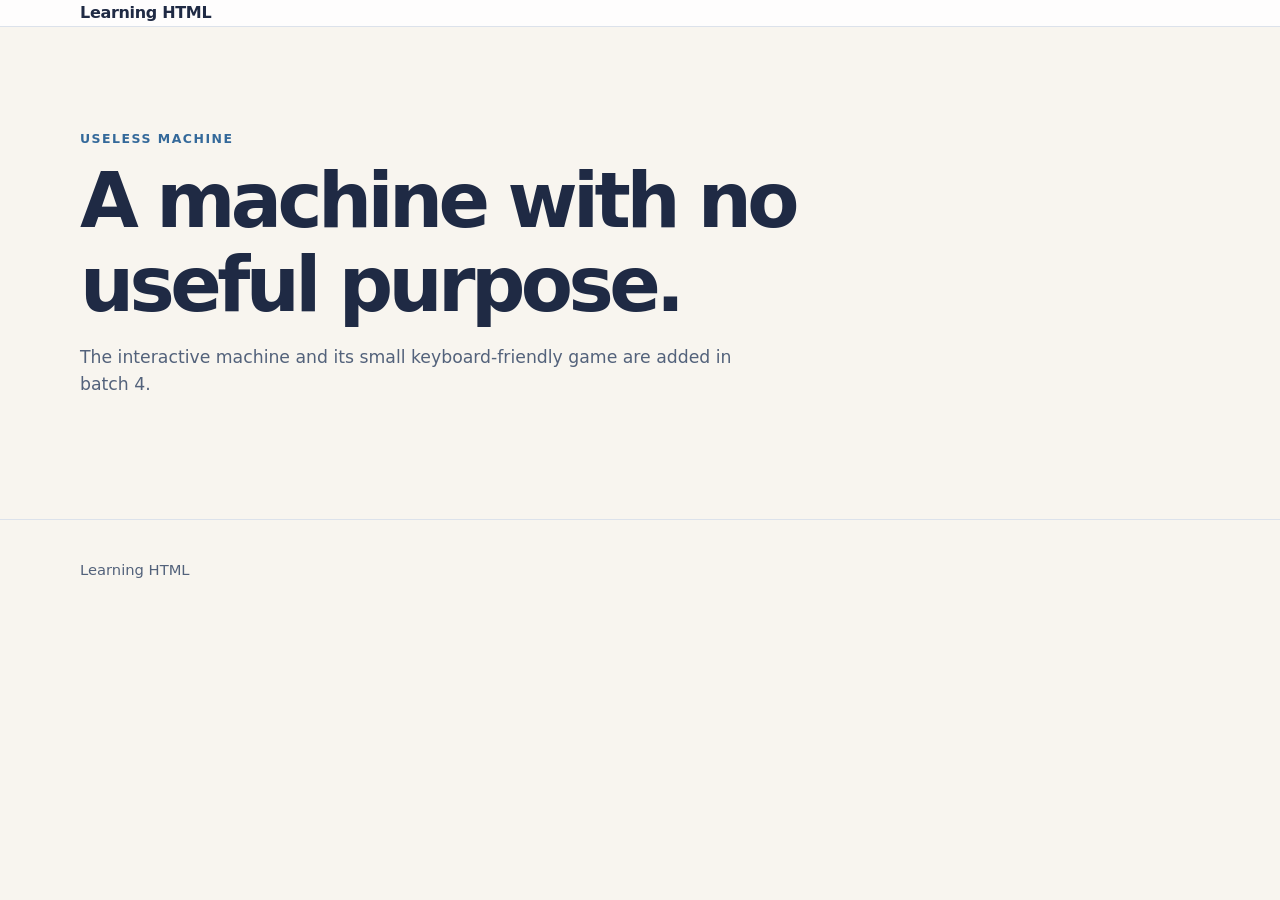
==== machine.html @ d30230c0 "feat: create learning site structure and homepage" ====
<!doctype html>
<html lang="en">
  <head>
    <meta charset="utf-8">
    <meta name="viewport" content="width=device-width, initial-scale=1">
    <title>Useless Machine · Learning HTML</title>
    <link rel="stylesheet" href="style.css">
  </head>
  <body>
    <a class="skip-link" href="#main">Skip to content</a>
    <header class="site-header"><div class="wrap"><a class="brand" href="index.html">Learning HTML</a></div></header>
    <main id="main" class="wrap page-content">
      <p class="eyebrow">USELESS MACHINE</p>
      <h1>A machine with no useful purpose.</h1>
      <p class="lead">The interactive machine and its small keyboard-friendly game are added in batch 4.</p>
    </main>
    <footer class="site-footer"><div class="wrap"><p>Learning HTML</p></div></footer>
    <script src="machine.js"></script>
  </body>
</html>
---- style.css ----
:root {
  --ink: #1f2a44;
  --muted: #53627b;
  --paper: #f8f5ef;
  --surface: #ffffff;
  --accent: #34699a;
  --line: #dce2eb;
  --radius: 1rem;
  --shadow: 0 1rem 2.5rem rgb(31 42 68 / 10%);
  font-family: Inter, ui-sans-serif, system-ui, -apple-system, BlinkMacSystemFont, "Segoe UI", sans-serif;
  color: var(--ink);
  background: var(--paper);
}

* { box-sizing: border-box; }
html { scroll-behavior: smooth; }
body { margin: 0; min-width: 20rem; line-height: 1.6; }
img { display: block; max-width: 100%; height: auto; }
a { color: inherit; }
a:focus-visible, .button:focus-visible { outline: 3px solid #e7ad45; outline-offset: 4px; }
.wrap { width: min(70rem, calc(100% - 2rem)); margin-inline: auto; }
.skip-link { position: absolute; left: 1rem; top: -4rem; background: var(--ink); color: white; padding: .65rem 1rem; border-radius: .5rem; z-index: 2; }
.skip-link:focus { top: 1rem; }
.site-header { border-bottom: 1px solid var(--line); background: rgb(255 255 255 / 86%); }
.header-content { display: flex; align-items: center; justify-content: space-between; gap: 1rem; min-height: 4.5rem; }
.brand { font-weight: 800; text-decoration: none; letter-spacing: -.02em; }
nav { display: flex; flex-wrap: wrap; gap: 1rem; }
nav a { color: var(--muted); text-decoration: none; font-size: .95rem; }
nav a:hover { color: var(--accent); }
.hero { padding: clamp(3.5rem, 9vw, 7rem) 0; background: linear-gradient(135deg, #eaf2f7, var(--paper) 60%, #f4ead8); }
.hero-grid { display: grid; align-items: center; grid-template-columns: minmax(0, 1.05fr) minmax(15rem, .95fr); gap: clamp(2rem, 6vw, 5rem); }
.eyebrow { margin: 0 0 .65rem; color: var(--accent); font-size: .78rem; font-weight: 800; letter-spacing: .12em; }
h1, h2, h3 { line-height: 1.1; }
h1 { max-width: 15ch; margin: 0; font-size: clamp(2.4rem, 6vw, 4.75rem); letter-spacing: -.06em; }
h2 { font-size: clamp(1.8rem, 4vw, 2.6rem); letter-spacing: -.04em; }
.lead { max-width: 62ch; color: var(--muted); font-size: 1.08rem; }
.button { display: inline-block; margin-top: 1rem; padding: .85rem 1.1rem; border-radius: 999px; background: var(--ink); color: white; text-decoration: none; font-weight: 750; }
.button:hover { background: var(--accent); }
.section, .page-content { padding-block: clamp(3.5rem, 8vw, 6.5rem); }
.card-grid { display: grid; grid-template-columns: repeat(3, minmax(0, 1fr)); gap: 1rem; }
.card { padding: 1.4rem; border: 1px solid var(--line); border-radius: var(--radius); background: var(--surface); box-shadow: var(--shadow); }
.card h3 { margin-top: 0; }
.card h3 a { text-decoration-thickness: 1px; text-underline-offset: .15em; }
.card p { color: var(--muted); }
.site-footer { padding-block: 1.5rem; border-top: 1px solid var(--line); color: var(--muted); font-size: .92rem; }
@media (max-width: 42rem) {
  .header-content { align-items: flex-start; flex-direction: column; padding-block: 1rem; }
  .hero-grid, .card-grid { grid-template-columns: 1fr; }
  .hero img { max-width: 32rem; }
}
@media (prefers-reduced-motion: reduce) { html { scroll-behavior: auto; } }
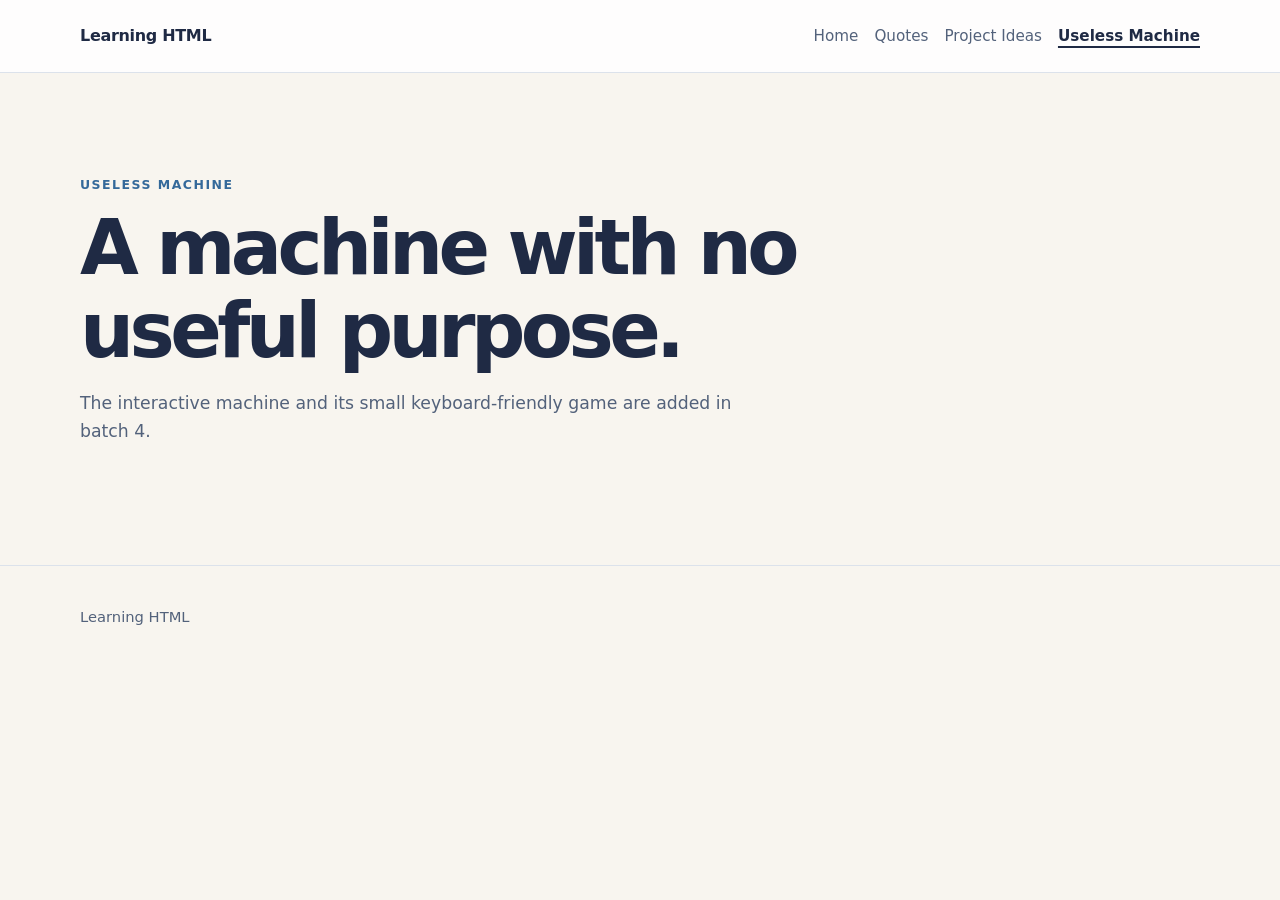
==== commit 1ff6d41b: "feat: add shared navigation and quotes page" ====
--- a/machine.html
+++ b/machine.html
@@ -8,13 +8,19 @@
   </head>
   <body>
     <a class="skip-link" href="#main">Skip to content</a>
-    <header class="site-header"><div class="wrap"><a class="brand" href="index.html">Learning HTML</a></div></header>
+    <header class="site-header">
+      <div class="wrap header-content">
+        <a class="brand" href="index.html">Learning HTML</a>
+        <div id="site-nav"></div>
+      </div>
+    </header>
     <main id="main" class="wrap page-content">
       <p class="eyebrow">USELESS MACHINE</p>
       <h1>A machine with no useful purpose.</h1>
       <p class="lead">The interactive machine and its small keyboard-friendly game are added in batch 4.</p>
     </main>
     <footer class="site-footer"><div class="wrap"><p>Learning HTML</p></div></footer>
+    <script src="nav.js"></script>
     <script src="machine.js"></script>
   </body>
 </html>
--- a/style.css
+++ b/style.css
@@ -27,6 +27,8 @@
 nav { display: flex; flex-wrap: wrap; gap: 1rem; }
 nav a { color: var(--muted); text-decoration: none; font-size: .95rem; }
 nav a:hover { color: var(--accent); }
+nav a[aria-current="page"] { color: var(--ink); font-weight: 800; text-decoration: underline; text-underline-offset: .35em; text-decoration-thickness: 2px; }
+.nav-error { max-width: 27rem; margin: .75rem 0; color: #9b2c2c; font-size: .9rem; }
 .hero { padding: clamp(3.5rem, 9vw, 7rem) 0; background: linear-gradient(135deg, #eaf2f7, var(--paper) 60%, #f4ead8); }
 .hero-grid { display: grid; align-items: center; grid-template-columns: minmax(0, 1.05fr) minmax(15rem, .95fr); gap: clamp(2rem, 6vw, 5rem); }
 .eyebrow { margin: 0 0 .65rem; color: var(--accent); font-size: .78rem; font-weight: 800; letter-spacing: .12em; }
@@ -42,10 +44,14 @@
 .card h3 { margin-top: 0; }
 .card h3 a { text-decoration-thickness: 1px; text-underline-offset: .15em; }
 .card p { color: var(--muted); }
+.quote-grid { display: grid; grid-template-columns: repeat(3, minmax(0, 1fr)); gap: 1rem; margin-top: 2.5rem; }
+.quote-card { display: flex; flex-direction: column; justify-content: space-between; min-height: 12rem; padding: 1.4rem; border: 1px solid var(--line); border-radius: var(--radius); background: var(--surface); box-shadow: var(--shadow); }
+.quote-card blockquote { margin: 0; font-size: 1.08rem; font-weight: 650; line-height: 1.45; }
+.quote-card cite { color: var(--muted); font-size: .85rem; font-style: normal; }
 .site-footer { padding-block: 1.5rem; border-top: 1px solid var(--line); color: var(--muted); font-size: .92rem; }
 @media (max-width: 42rem) {
   .header-content { align-items: flex-start; flex-direction: column; padding-block: 1rem; }
-  .hero-grid, .card-grid { grid-template-columns: 1fr; }
+  .hero-grid, .card-grid, .quote-grid { grid-template-columns: 1fr; }
   .hero img { max-width: 32rem; }
 }
 @media (prefers-reduced-motion: reduce) { html { scroll-behavior: auto; } }
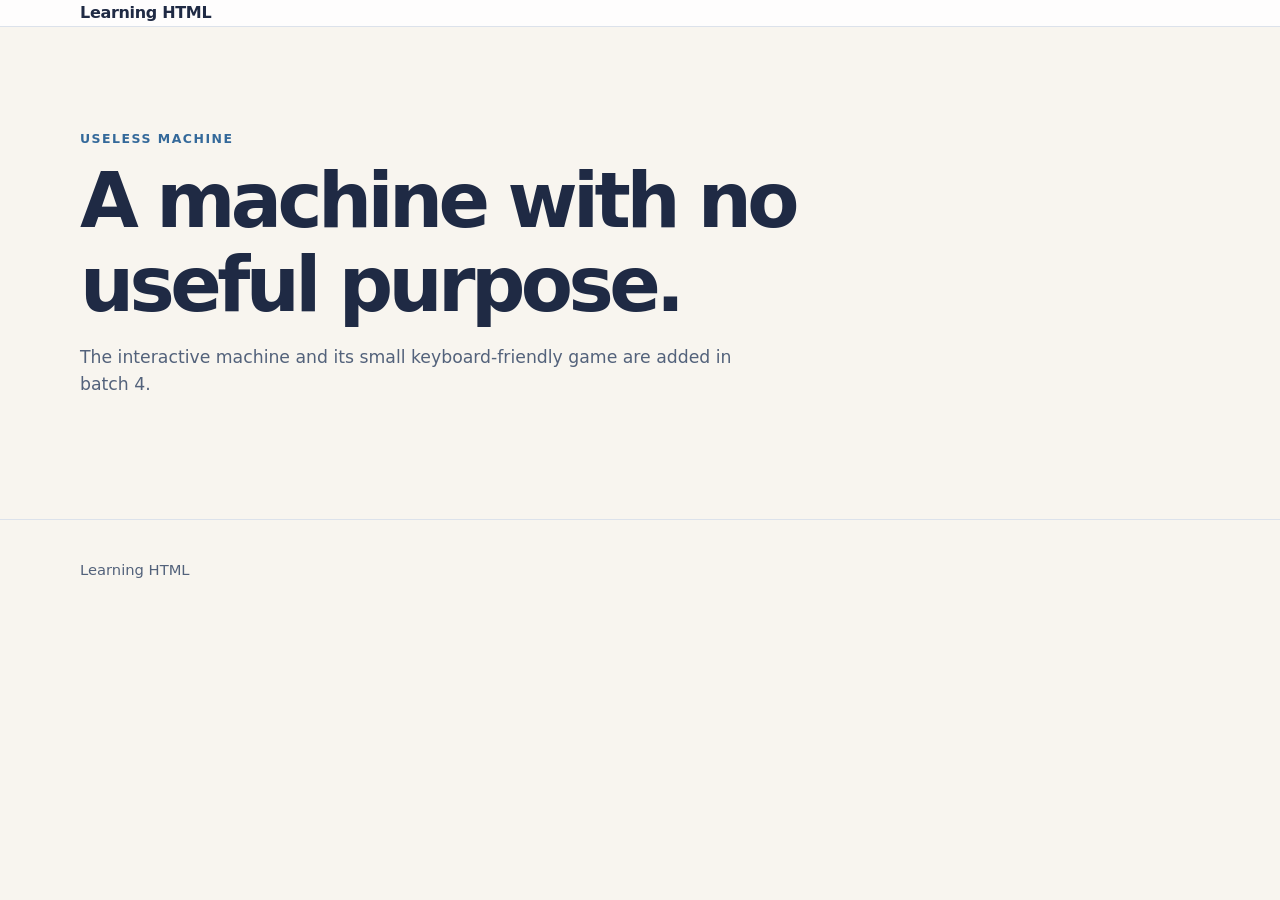
==== commit 5d98177e: "Revert "feat: add shared navigation and quotes page" This reverts commit 1ff6d41b555ef2d34bec1204ad9" ====
--- a/machine.html
+++ b/machine.html
@@ -8,19 +8,13 @@
   </head>
   <body>
     <a class="skip-link" href="#main">Skip to content</a>
-    <header class="site-header">
-      <div class="wrap header-content">
-        <a class="brand" href="index.html">Learning HTML</a>
-        <div id="site-nav"></div>
-      </div>
-    </header>
+    <header class="site-header"><div class="wrap"><a class="brand" href="index.html">Learning HTML</a></div></header>
     <main id="main" class="wrap page-content">
       <p class="eyebrow">USELESS MACHINE</p>
       <h1>A machine with no useful purpose.</h1>
       <p class="lead">The interactive machine and its small keyboard-friendly game are added in batch 4.</p>
     </main>
     <footer class="site-footer"><div class="wrap"><p>Learning HTML</p></div></footer>
-    <script src="nav.js"></script>
     <script src="machine.js"></script>
   </body>
 </html>
--- a/style.css
+++ b/style.css
@@ -27,8 +27,6 @@
 nav { display: flex; flex-wrap: wrap; gap: 1rem; }
 nav a { color: var(--muted); text-decoration: none; font-size: .95rem; }
 nav a:hover { color: var(--accent); }
-nav a[aria-current="page"] { color: var(--ink); font-weight: 800; text-decoration: underline; text-underline-offset: .35em; text-decoration-thickness: 2px; }
-.nav-error { max-width: 27rem; margin: .75rem 0; color: #9b2c2c; font-size: .9rem; }
 .hero { padding: clamp(3.5rem, 9vw, 7rem) 0; background: linear-gradient(135deg, #eaf2f7, var(--paper) 60%, #f4ead8); }
 .hero-grid { display: grid; align-items: center; grid-template-columns: minmax(0, 1.05fr) minmax(15rem, .95fr); gap: clamp(2rem, 6vw, 5rem); }
 .eyebrow { margin: 0 0 .65rem; color: var(--accent); font-size: .78rem; font-weight: 800; letter-spacing: .12em; }
@@ -44,14 +42,10 @@
 .card h3 { margin-top: 0; }
 .card h3 a { text-decoration-thickness: 1px; text-underline-offset: .15em; }
 .card p { color: var(--muted); }
-.quote-grid { display: grid; grid-template-columns: repeat(3, minmax(0, 1fr)); gap: 1rem; margin-top: 2.5rem; }
-.quote-card { display: flex; flex-direction: column; justify-content: space-between; min-height: 12rem; padding: 1.4rem; border: 1px solid var(--line); border-radius: var(--radius); background: var(--surface); box-shadow: var(--shadow); }
-.quote-card blockquote { margin: 0; font-size: 1.08rem; font-weight: 650; line-height: 1.45; }
-.quote-card cite { color: var(--muted); font-size: .85rem; font-style: normal; }
 .site-footer { padding-block: 1.5rem; border-top: 1px solid var(--line); color: var(--muted); font-size: .92rem; }
 @media (max-width: 42rem) {
   .header-content { align-items: flex-start; flex-direction: column; padding-block: 1rem; }
-  .hero-grid, .card-grid, .quote-grid { grid-template-columns: 1fr; }
+  .hero-grid, .card-grid { grid-template-columns: 1fr; }
   .hero img { max-width: 32rem; }
 }
 @media (prefers-reduced-motion: reduce) { html { scroll-behavior: auto; } }
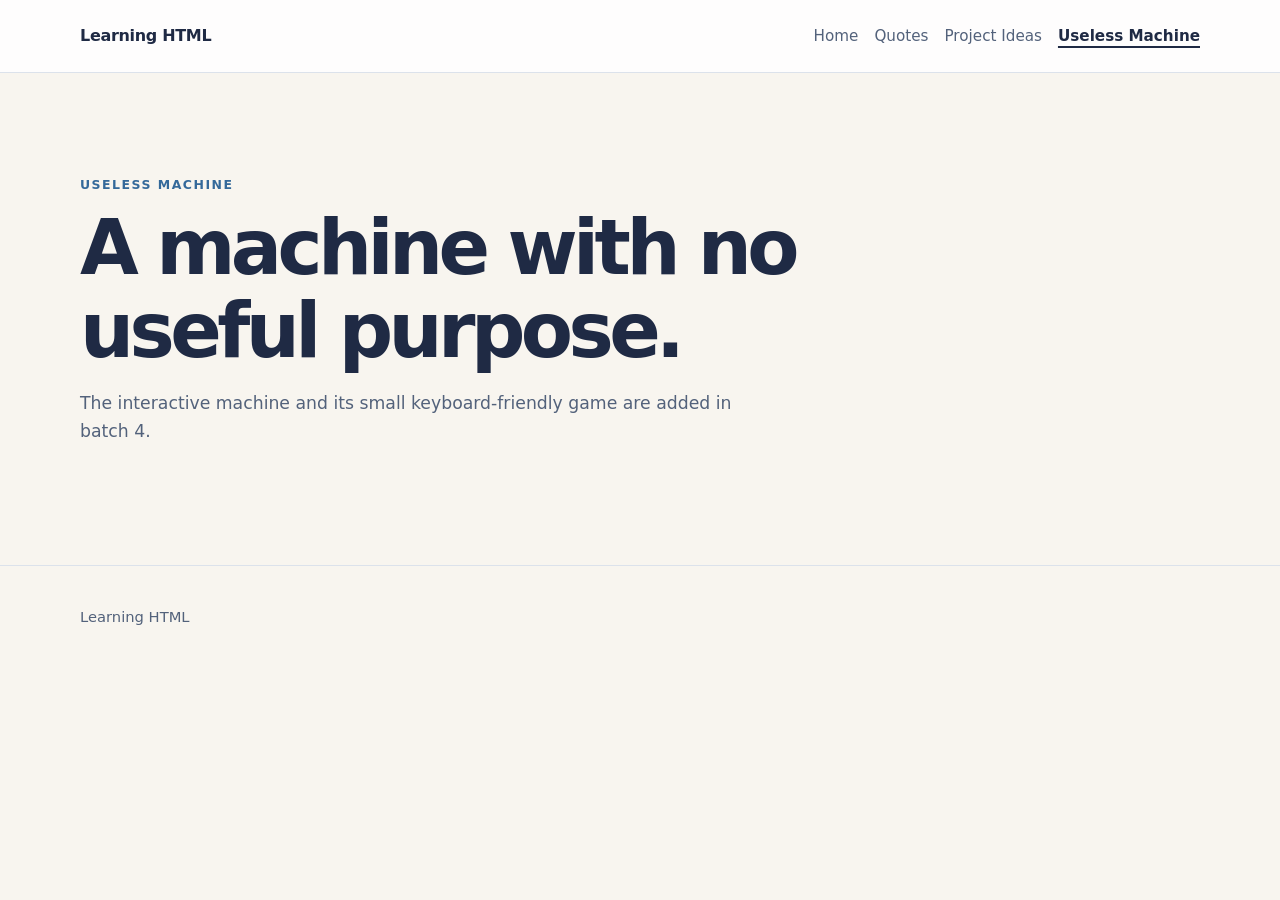
==== commit 1a2ac700: "Reapply "feat: add shared navigation and quotes page" This reverts commit 5d98177e52c93c3642768315a6" ====
--- a/machine.html
+++ b/machine.html
@@ -8,13 +8,19 @@
   </head>
   <body>
     <a class="skip-link" href="#main">Skip to content</a>
-    <header class="site-header"><div class="wrap"><a class="brand" href="index.html">Learning HTML</a></div></header>
+    <header class="site-header">
+      <div class="wrap header-content">
+        <a class="brand" href="index.html">Learning HTML</a>
+        <div id="site-nav"></div>
+      </div>
+    </header>
     <main id="main" class="wrap page-content">
       <p class="eyebrow">USELESS MACHINE</p>
       <h1>A machine with no useful purpose.</h1>
       <p class="lead">The interactive machine and its small keyboard-friendly game are added in batch 4.</p>
     </main>
     <footer class="site-footer"><div class="wrap"><p>Learning HTML</p></div></footer>
+    <script src="nav.js"></script>
     <script src="machine.js"></script>
   </body>
 </html>
--- a/style.css
+++ b/style.css
@@ -27,6 +27,8 @@
 nav { display: flex; flex-wrap: wrap; gap: 1rem; }
 nav a { color: var(--muted); text-decoration: none; font-size: .95rem; }
 nav a:hover { color: var(--accent); }
+nav a[aria-current="page"] { color: var(--ink); font-weight: 800; text-decoration: underline; text-underline-offset: .35em; text-decoration-thickness: 2px; }
+.nav-error { max-width: 27rem; margin: .75rem 0; color: #9b2c2c; font-size: .9rem; }
 .hero { padding: clamp(3.5rem, 9vw, 7rem) 0; background: linear-gradient(135deg, #eaf2f7, var(--paper) 60%, #f4ead8); }
 .hero-grid { display: grid; align-items: center; grid-template-columns: minmax(0, 1.05fr) minmax(15rem, .95fr); gap: clamp(2rem, 6vw, 5rem); }
 .eyebrow { margin: 0 0 .65rem; color: var(--accent); font-size: .78rem; font-weight: 800; letter-spacing: .12em; }
@@ -42,10 +44,14 @@
 .card h3 { margin-top: 0; }
 .card h3 a { text-decoration-thickness: 1px; text-underline-offset: .15em; }
 .card p { color: var(--muted); }
+.quote-grid { display: grid; grid-template-columns: repeat(3, minmax(0, 1fr)); gap: 1rem; margin-top: 2.5rem; }
+.quote-card { display: flex; flex-direction: column; justify-content: space-between; min-height: 12rem; padding: 1.4rem; border: 1px solid var(--line); border-radius: var(--radius); background: var(--surface); box-shadow: var(--shadow); }
+.quote-card blockquote { margin: 0; font-size: 1.08rem; font-weight: 650; line-height: 1.45; }
+.quote-card cite { color: var(--muted); font-size: .85rem; font-style: normal; }
 .site-footer { padding-block: 1.5rem; border-top: 1px solid var(--line); color: var(--muted); font-size: .92rem; }
 @media (max-width: 42rem) {
   .header-content { align-items: flex-start; flex-direction: column; padding-block: 1rem; }
-  .hero-grid, .card-grid { grid-template-columns: 1fr; }
+  .hero-grid, .card-grid, .quote-grid { grid-template-columns: 1fr; }
   .hero img { max-width: 32rem; }
 }
 @media (prefers-reduced-motion: reduce) { html { scroll-behavior: auto; } }
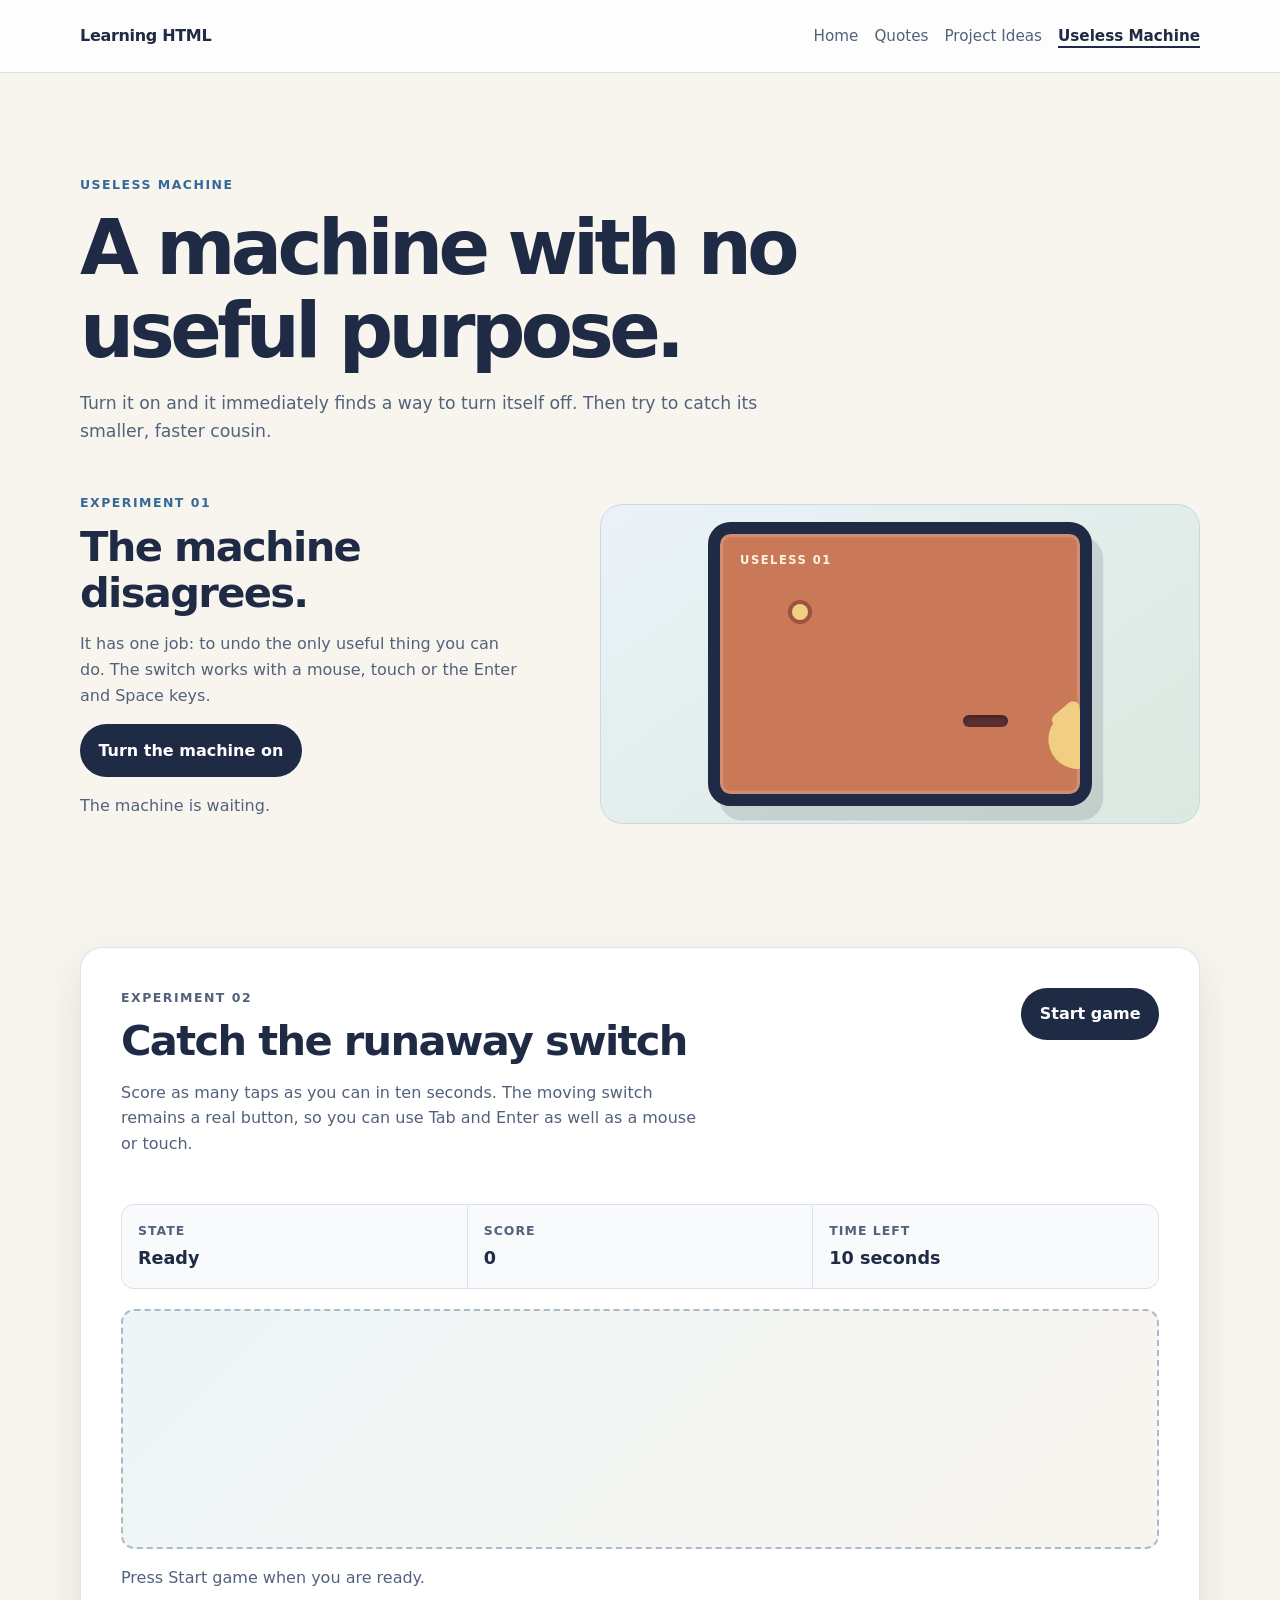
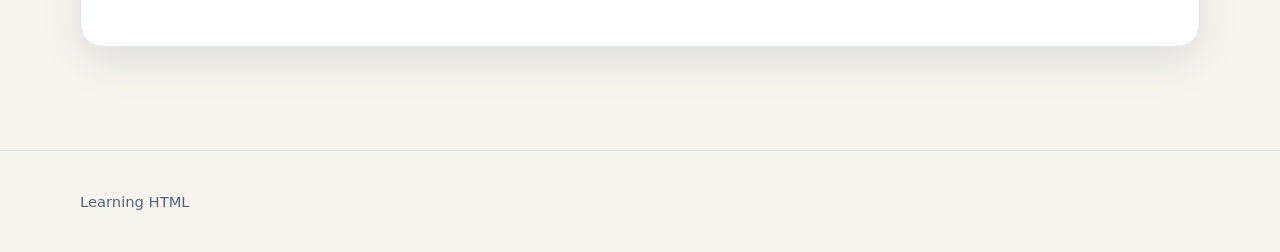
==== commit 582f2d7d: "feat: build useless machine and interactive game" ====
--- a/machine.html
+++ b/machine.html
@@ -17,7 +17,48 @@
     <main id="main" class="wrap page-content">
       <p class="eyebrow">USELESS MACHINE</p>
       <h1>A machine with no useful purpose.</h1>
-      <p class="lead">The interactive machine and its small keyboard-friendly game are added in batch 4.</p>
+      <p class="lead">Turn it on and it immediately finds a way to turn itself off. Then try to catch its smaller, faster cousin.</p>
+
+      <section class="machine-layout" aria-labelledby="machine-title">
+        <div class="machine-copy">
+          <p class="eyebrow">EXPERIMENT 01</p>
+          <h2 id="machine-title">The machine disagrees.</h2>
+          <p>It has one job: to undo the only useful thing you can do. The switch works with a mouse, touch or the Enter and Space keys.</p>
+          <button class="control-button" id="machine-switch" type="button" aria-pressed="false">Turn the machine on</button>
+          <p id="machine-status" class="status-message" role="status" aria-live="polite">The machine is waiting.</p>
+        </div>
+
+        <div class="machine-stage" id="machine-visual" aria-hidden="true">
+          <div class="machine-box">
+            <span class="machine-label">USELESS 01</span>
+            <span class="machine-slot"></span>
+            <span class="machine-light"></span>
+            <span class="machine-hand"><span></span></span>
+          </div>
+        </div>
+      </section>
+
+      <section class="game-panel" aria-labelledby="game-title">
+        <div class="game-heading">
+          <div>
+            <p class="eyebrow">EXPERIMENT 02</p>
+            <h2 id="game-title">Catch the runaway switch</h2>
+            <p>Score as many taps as you can in ten seconds. The moving switch remains a real button, so you can use Tab and Enter as well as a mouse or touch.</p>
+          </div>
+          <button class="control-button" id="start-game" type="button">Start game</button>
+        </div>
+
+        <div class="game-scoreboard" aria-label="Game score">
+          <p><span>State</span> <strong id="game-state" aria-live="polite">Ready</strong></p>
+          <p><span>Score</span> <strong id="game-score">0</strong></p>
+          <p><span>Time left</span> <strong id="time-left">10 seconds</strong></p>
+        </div>
+
+        <div class="game-area" id="game-area">
+          <button id="runaway-switch" class="runaway-switch" type="button" hidden>Catch me</button>
+        </div>
+        <p id="game-message" class="status-message" role="status" aria-live="polite">Press Start game when you are ready.</p>
+      </section>
     </main>
     <footer class="site-footer"><div class="wrap"><p>Learning HTML</p></div></footer>
     <script src="nav.js"></script>
--- a/style.css
+++ b/style.css
@@ -17,7 +17,7 @@
 body { margin: 0; min-width: 20rem; line-height: 1.6; }
 img { display: block; max-width: 100%; height: auto; }
 a { color: inherit; }
-a:focus-visible, .button:focus-visible { outline: 3px solid #e7ad45; outline-offset: 4px; }
+a:focus-visible, button:focus-visible, .button:focus-visible { outline: 3px solid #e7ad45; outline-offset: 4px; }
 .wrap { width: min(70rem, calc(100% - 2rem)); margin-inline: auto; }
 .skip-link { position: absolute; left: 1rem; top: -4rem; background: var(--ink); color: white; padding: .65rem 1rem; border-radius: .5rem; z-index: 2; }
 .skip-link:focus { top: 1rem; }
@@ -48,10 +48,63 @@
 .quote-card { display: flex; flex-direction: column; justify-content: space-between; min-height: 12rem; padding: 1.4rem; border: 1px solid var(--line); border-radius: var(--radius); background: var(--surface); box-shadow: var(--shadow); }
 .quote-card blockquote { margin: 0; font-size: 1.08rem; font-weight: 650; line-height: 1.45; }
 .quote-card cite { color: var(--muted); font-size: .85rem; font-style: normal; }
+.quote-hero { position: relative; margin-top: 2.5rem; padding: clamp(1.5rem, 4vw, 2.75rem); overflow: hidden; border: 1px solid #c9d8e4; border-radius: calc(var(--radius) * 1.25); background: #eaf2f7; }
+.quote-hero::after { position: absolute; right: -2.5rem; bottom: -4.5rem; width: 12rem; aspect-ratio: 1; border-radius: 50%; background: #f1cf82; content: ""; opacity: .65; }
+.quote-hero h2 { position: relative; z-index: 1; max-width: 18ch; margin: 0; }
+.quote-hero blockquote { position: relative; z-index: 1; max-width: 42rem; margin: 1.5rem 0 0; font-size: clamp(1.25rem, 3vw, 1.8rem); font-weight: 700; line-height: 1.35; }
+.quote-hero blockquote p { margin: 0; }
+.quote-hero cite { position: relative; z-index: 1; color: var(--muted); font-size: .9rem; font-style: normal; }
+.idea-grid { display: grid; grid-template-columns: repeat(2, minmax(0, 1fr)); gap: 1.25rem; margin-top: 3rem; }
+.idea-card { position: relative; padding: 1.6rem; overflow: hidden; border: 1px solid var(--line); border-radius: var(--radius); background: var(--surface); box-shadow: var(--shadow); }
+.idea-card:last-child { grid-column: 1 / -1; }
+.idea-card::before { position: absolute; top: 0; left: 0; width: 100%; height: .3rem; background: var(--accent); content: ""; }
+.idea-card h2 { max-width: 16ch; margin: .2rem 0 .8rem; font-size: clamp(1.45rem, 3vw, 2rem); }
+.idea-card > p:not(.idea-number) { max-width: 62ch; color: var(--muted); }
+.idea-number { margin: 0; color: var(--accent); font-size: .8rem; font-weight: 800; letter-spacing: .12em; }
+.idea-details { display: grid; gap: .7rem; margin: 1.4rem 0 0; padding-top: 1.1rem; border-top: 1px solid var(--line); }
+.idea-details div { display: grid; grid-template-columns: 7rem 1fr; gap: 1rem; }
+.idea-details dt { color: var(--accent); font-size: .82rem; font-weight: 800; text-transform: uppercase; letter-spacing: .08em; }
+.idea-details dd { margin: 0; color: var(--muted); }
+.machine-layout { display: grid; grid-template-columns: minmax(0, .85fr) minmax(19rem, 1.15fr); align-items: center; gap: clamp(2rem, 6vw, 5rem); margin-top: 3rem; }
+.machine-copy h2, .game-panel h2 { margin: 0; }
+.machine-copy > p:not(.eyebrow), .game-heading p { max-width: 57ch; color: var(--muted); }
+.control-button { padding: .85rem 1.15rem; border: 0; border-radius: 999px; background: var(--ink); color: #fff; cursor: pointer; font: inherit; font-weight: 750; }
+.control-button:hover:not(:disabled) { background: var(--accent); }
+.control-button:disabled { cursor: wait; opacity: .72; }
+.status-message { min-height: 1.6em; color: var(--muted); }
+.machine-stage { display: grid; min-height: 20rem; place-items: center; overflow: hidden; border: 1px solid #c9d8e4; border-radius: calc(var(--radius) * 1.4); background: linear-gradient(145deg, #eaf2f7, #dbe9e0); }
+.machine-box { position: relative; width: min(24rem, 80%); aspect-ratio: 1.35; overflow: hidden; border: .8rem solid #1f2a44; border-radius: 1.4rem; background: #c97858; box-shadow: inset 0 0 0 .2rem rgb(255 255 255 / 15%), .7rem .9rem 0 rgb(31 42 68 / 14%); }
+.machine-label { position: absolute; top: 1.1rem; left: 1.25rem; color: #fff3dc; font-size: .72rem; font-weight: 800; letter-spacing: .13em; }
+.machine-slot { position: absolute; right: 20%; bottom: 26%; width: 2.8rem; height: .75rem; border-radius: 999px; background: #582e2f; box-shadow: inset 0 .15rem .2rem rgb(0 0 0 / 24%); }
+.machine-light { position: absolute; top: 27%; left: 20%; width: 1rem; aspect-ratio: 1; border-radius: 50%; background: #f1cf82; box-shadow: 0 0 0 .25rem #9e523f; }
+.machine-hand { position: absolute; right: -7rem; bottom: 12%; width: 9rem; height: 3.7rem; border-radius: 2rem 0 0 2rem; background: #f1cf82; transform: rotate(-8deg); transition: right .45s ease, transform .45s ease; }
+.machine-hand::before, .machine-hand::after, .machine-hand span { position: absolute; width: 2rem; height: .8rem; border-radius: .8rem; background: #f1cf82; content: ""; }
+.machine-hand::before { top: -.25rem; left: .3rem; transform: rotate(-32deg); }
+.machine-hand::after { top: .65rem; left: 1.1rem; transform: rotate(-12deg); }
+.machine-hand span { top: 1.55rem; left: 1.25rem; transform: rotate(8deg); }
+.machine-is-on .machine-hand { right: 12%; transform: rotate(-1deg); }
+.machine-is-on .machine-light { background: #f4ead8; box-shadow: 0 0 1.2rem .35rem rgb(241 207 130 / 80%), 0 0 0 .25rem #9e523f; }
+.game-panel { margin-top: clamp(4rem, 9vw, 7rem); padding: clamp(1.4rem, 4vw, 2.5rem); border: 1px solid var(--line); border-radius: calc(var(--radius) * 1.4); background: var(--surface); box-shadow: var(--shadow); }
+.game-heading { display: flex; align-items: flex-start; justify-content: space-between; gap: 1.5rem; }
+.game-scoreboard { display: grid; grid-template-columns: repeat(3, 1fr); gap: 1px; margin: 2rem 0 1.25rem; overflow: hidden; border: 1px solid var(--line); border-radius: .8rem; background: var(--line); }
+.game-scoreboard p { display: grid; gap: .15rem; margin: 0; padding: 1rem; background: #f8fafc; }
+.game-scoreboard span { color: var(--muted); font-size: .78rem; font-weight: 800; letter-spacing: .08em; text-transform: uppercase; }
+.game-scoreboard strong { font-size: 1.1rem; }
+.game-area { position: relative; min-height: 15rem; overflow: hidden; border: 2px dashed #a9bac8; border-radius: .85rem; background: linear-gradient(135deg, #eef5f7, #f8f5ef); }
+.runaway-switch { position: absolute; z-index: 1; min-width: 6.7rem; padding: .7rem .85rem; border: .2rem solid #1f2a44; border-radius: .7rem; background: #f1cf82; color: var(--ink); cursor: pointer; font: inherit; font-weight: 800; box-shadow: .2rem .25rem 0 rgb(31 42 68 / 18%); }
+.runaway-switch:hover { background: #f7dc9f; }
 .site-footer { padding-block: 1.5rem; border-top: 1px solid var(--line); color: var(--muted); font-size: .92rem; }
 @media (max-width: 42rem) {
   .header-content { align-items: flex-start; flex-direction: column; padding-block: 1rem; }
-  .hero-grid, .card-grid, .quote-grid { grid-template-columns: 1fr; }
+  .hero-grid, .card-grid, .quote-grid, .idea-grid { grid-template-columns: 1fr; }
+  .idea-card:last-child { grid-column: auto; }
+  .idea-details div { grid-template-columns: 1fr; gap: .2rem; }
+  .machine-layout { grid-template-columns: 1fr; }
+  .game-heading { flex-direction: column; }
+  .game-scoreboard { grid-template-columns: 1fr; }
   .hero img { max-width: 32rem; }
 }
-@media (prefers-reduced-motion: reduce) { html { scroll-behavior: auto; } }
+@media (prefers-reduced-motion: reduce) {
+  html { scroll-behavior: auto; }
+  *, *::before, *::after { transition-duration: .01ms !important; animation-duration: .01ms !important; animation-iteration-count: 1 !important; }
+}
